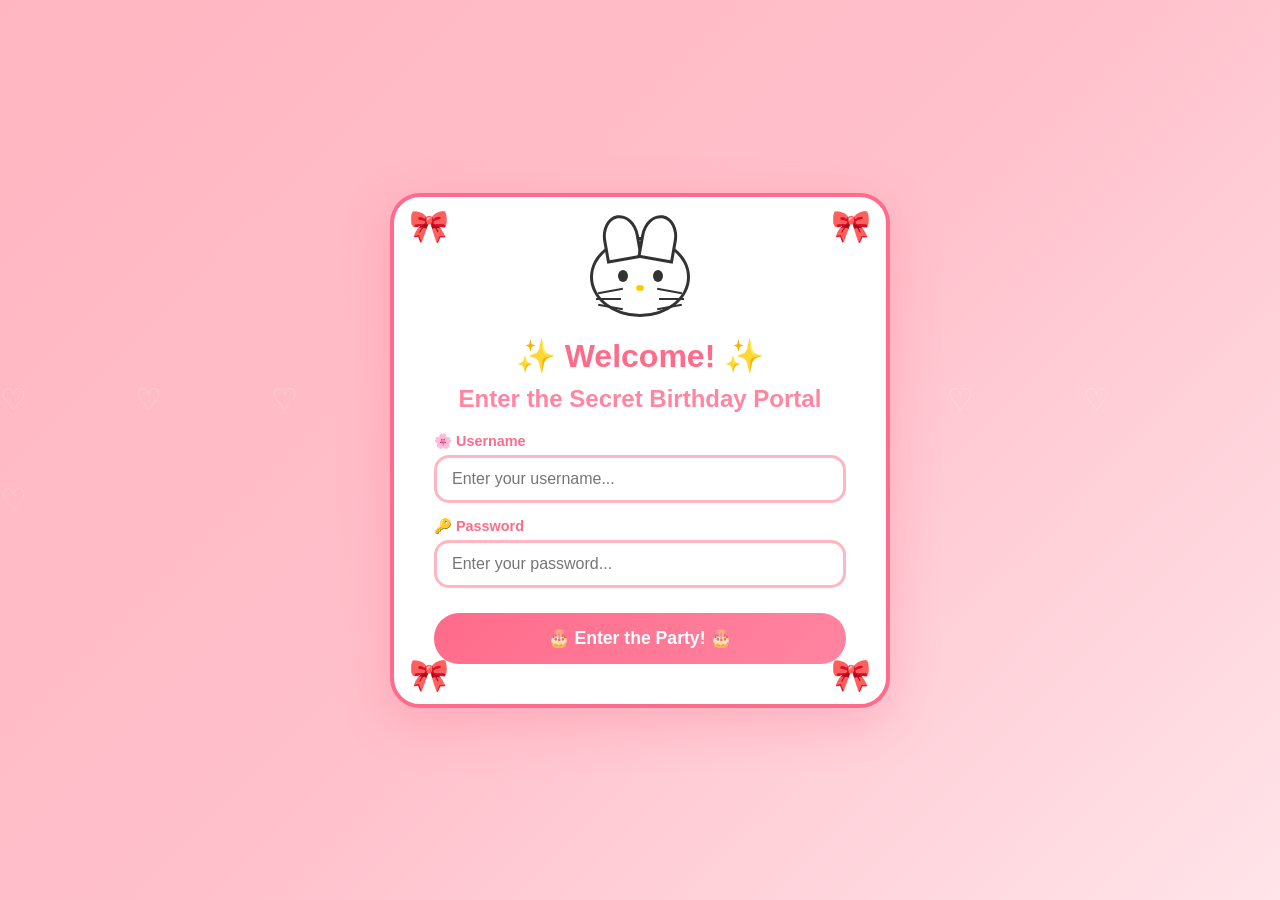
==== page1.html @ 2d25a74a "Add files via upload" ====
<!DOCTYPE html>
<html lang="en">
<head>
    <meta charset="UTF-8">
    <meta name="viewport" content="width=device-width, initial-scale=1.0">
    <title>🎂 Happy Birthday 🎂</title>
    <link rel="stylesheet" href="style.css">
</head>
<body>
    <div class="container">
        <span class="corner-bow top-left">🎀</span>
        <span class="corner-bow top-right">🎀</span>
        <span class="corner-bow bottom-left">🎀</span>
        <span class="corner-bow bottom-right">🎀</span>
        
        <!-- Hello Kitty Face -->
        <div class="kitty-face">
            <div class="kitty-eyes">
                <div class="kitty-eye"></div>
                <div class="kitty-eye"></div>
            </div>
            <div class="kitty-nose"></div>
            <div class="kitty-whiskers">
                <div class="whisker"></div>
                <div class="whisker"></div>
                <div class="whisker"></div>
                <div class="whisker"></div>
                <div class="whisker"></div>
                <div class="whisker"></div>
            </div>
            <div class="kitty-bow">
                <div class="bow-loop"></div>
                <div class="bow-loop"></div>
                <div class="bow-center"></div>
            </div>
        </div>
        
        <div class="birthday-content">
            <div class="sparkles">✨🌟💖🌟✨</div>
            <h1>Happiest Birthdayyy</h1>
            <p class="birthday-name">🎀 To My Cutie 🎀</p>
            <div class="cake-emoji">🎂</div>
            
            <div class="message-box">
                <p>
                    Hey My Cutie 🌸<br><br>
                    HEYYYYYYY MERI RASMALAI HAPPIEST BIRTHDAY TO MY ONE AND ONLY FAVOURITE GIRL AARSHI YOU DONT KNOW HOW HAPPY I AM TODAY YOU REALLY DESERVE EVERY HAPPINESS IN THIS WORLD THANKS FOR MAKING ME SMILE,LAUGH, HAPPY FROM INSIDE OUT THANK YOU FOR MAKING ME FEEL LIKE HOME YOU LITERALLY CAME IN MY LIFE AT MOST RANDOM TIME OF MY LIFE AND BECAME MY FAVORITE PERSON IM NO TIME IM SOO GRATEFUL FOR YOU I ALSO DONT BELIEVE IN GOD BUT FOR YOU IM LITERALLY PRAYING TO GOD THAT PLEASE KEEP HER SAFE AND GIVE HER HAPPINESS SHE DESERVES I HOPE YOU ACHIEVE YOUR EACH AND EVERY GOALS ILL ALWAYS BE CHEERING FOR YOU I WISH I WAS THERE TO CELEBRATE WITH YOU I CAN'T EVEN GIVE YOU A GIFT THIS WAY AND ITS SOO FRUSTRATING BUT ANYWAYS HAPPIEST BIRTHDAY FROM YOUR NUMBER ONE FAN TO MY STAR MY HAPPINESS AND MY FLEX LITERALLY THANKS FOR EXISTING 💓💓💓💓💓
                </p>
            </div>
            
            <div class="sparkles">🎁🎊🎀🎊🎁</div>
            
            <div class="nav-buttons">
                <a href="page2.html" class="nav-btn">More Birthday Wishes! →</a>
            </div>
        </div>
    </div>

    <!-- Confetti -->
    <script>
        // Check authentication
        if (sessionStorage.getItem('authenticated') !== 'true') {
            window.location.href = 'index.html';
        }
        
        // Create confetti
        const confettiEmojis = ['🎀', '💖', '🌸', '✨', '🎂', '🎁', '🎈', '🎉'];
        
        function createConfetti() {
            const confetti = document.createElement('div');
            confetti.className = 'confetti';
            confetti.textContent = confettiEmojis[Math.floor(Math.random() * confettiEmojis.length)];
            confetti.style.left = Math.random() * 100 + 'vw';
            confetti.style.animationDuration = (Math.random() * 2 + 2) + 's';
            document.body.appendChild(confetti);
            
            setTimeout(() => confetti.remove(), 4000);
        }
        
        setInterval(createConfetti, 300);
    </script>
</body>
</html>
---- style.css ----
@import url('[fonts.googleapis.com](https://fonts.googleapis.com/css2?family=Quicksand:wght@400;500;600;700&display=swap)');

* {
    margin: 0;
    padding: 0;
    box-sizing: border-box;
}

body {
    font-family: 'Quicksand', sans-serif;
    min-height: 100vh;
    background: linear-gradient(135deg, #ffb6c1 0%, #ffc0cb 50%, #ffe4e9 100%);
    display: flex;
    justify-content: center;
    align-items: center;
    padding: 20px;
    position: relative;
    overflow-x: hidden;
}

/* Floating hearts background */
body::before {
    content: '♡ ♡ ♡ ♡ ♡ ♡ ♡ ♡ ♡ ♡';
    position: fixed;
    top: 0;
    left: 0;
    width: 100%;
    height: 100%;
    font-size: 30px;
    color: rgba(255, 255, 255, 0.3);
    display: flex;
    flex-wrap: wrap;
    justify-content: space-around;
    align-content: space-around;
    pointer-events: none;
    z-index: -1;
    letter-spacing: 50px;
    line-height: 100px;
}

/* Main container */
.container {
    background: white;
    border-radius: 30px;
    padding: 40px;
    box-shadow: 0 15px 50px rgba(255, 105, 135, 0.3);
    text-align: center;
    max-width: 500px;
    width: 100%;
    border: 4px solid #ff6b8a;
    position: relative;
}

/* Hello Kitty face decoration */
.kitty-face {
    width: 100px;
    height: 80px;
    background: white;
    border-radius: 50%;
    position: relative;
    margin: 0 auto 20px;
    border: 3px solid #333;
}

.kitty-face::before,
.kitty-face::after {
    content: '';
    position: absolute;
    width: 30px;
    height: 40px;
    background: white;
    border: 3px solid #333;
    top: -25px;
}

.kitty-face::before {
    left: 10px;
    border-radius: 50% 50% 0 0;
    transform: rotate(-10deg);
}

.kitty-face::after {
    right: 10px;
    border-radius: 50% 50% 0 0;
    transform: rotate(10deg);
}

.kitty-eyes {
    position: absolute;
    top: 30px;
    width: 100%;
    display: flex;
    justify-content: center;
    gap: 25px;
}

.kitty-eye {
    width: 10px;
    height: 12px;
    background: #333;
    border-radius: 50%;
}

.kitty-nose {
    position: absolute;
    top: 45px;
    left: 50%;
    transform: translateX(-50%);
    width: 8px;
    height: 6px;
    background: #ffcc00;
    border-radius: 50%;
}

.kitty-whiskers {
    position: absolute;
    top: 50px;
    width: 100%;
}

.whisker {
    position: absolute;
    width: 25px;
    height: 2px;
    background: #333;
}

.whisker:nth-child(1) { left: 5px; top: 0; transform: rotate(-10deg); }
.whisker:nth-child(2) { left: 3px; top: 8px; transform: rotate(0deg); }
.whisker:nth-child(3) { left: 5px; top: 16px; transform: rotate(10deg); }
.whisker:nth-child(4) { right: 5px; top: 0; transform: rotate(10deg); }
.whisker:nth-child(5) { right: 3px; top: 8px; transform: rotate(0deg); }
.whisker:nth-child(6) { right: 5px; top: 16px; transform: rotate(-10deg); }

.kitty-bow {
    position: absolute;
    top: -15px;
    right: 5px;
    width: 30px;
    height: 20px;
}

.bow-loop {
    width: 15px;
    height: 15px;
    background: #ff6b8a;
    border-radius: 50%;
    position: absolute;
}

.bow-loop:first-child { left: 0; }
.bow-loop:last-child { right: 0; }

.bow-center {
    position: absolute;
    width: 8px;
    height: 8px;
    background: #ff6b8a;
    border-radius: 50%;
    left: 50%;
    top: 50%;
    transform: translate(-50%, -50%);
}

/* Typography */
h1 {
    color: #ff6b8a;
    font-size: 2rem;
    margin-bottom: 10px;
    font-weight: 700;
}

h2 {
    color: #ff85a2;
    font-size: 1.5rem;
    margin-bottom: 20px;
    font-weight: 600;
}

/* Login form */
.login-form {
    display: flex;
    flex-direction: column;
    gap: 15px;
    margin-top: 20px;
}

.input-group {
    text-align: left;
}

.input-group label {
    display: block;
    color: #ff6b8a;
    font-weight: 600;
    margin-bottom: 5px;
    font-size: 0.9rem;
}

.input-group input {
    width: 100%;
    padding: 12px 15px;
    border: 3px solid #ffb6c1;
    border-radius: 15px;
    font-size: 1rem;
    font-family: 'Quicksand', sans-serif;
    transition: border-color 0.3s, box-shadow 0.3s;
}

.input-group input:focus {
    outline: none;
    border-color: #ff6b8a;
    box-shadow: 0 0 10px rgba(255, 107, 138, 0.3);
}

.login-btn, .nav-btn {
    background: linear-gradient(135deg, #ff6b8a 0%, #ff85a2 100%);
    color: white;
    border: none;
    padding: 15px 30px;
    border-radius: 25px;
    font-size: 1.1rem;
    font-weight: 600;
    cursor: pointer;
    transition: transform 0.3s, box-shadow 0.3s;
    font-family: 'Quicksand', sans-serif;
    margin-top: 10px;
    text-decoration: none;
    display: inline-block;
}

.login-btn:hover, .nav-btn:hover {
    transform: translateY(-3px);
    box-shadow: 0 10px 30px rgba(255, 107, 138, 0.4);
}

.error-msg {
    color: #ff4757;
    font-weight: 600;
    margin-top: 10px;
    display: none;
}

/* Birthday pages */
.birthday-content {
    padding: 20px 0;
}

.message-box {
    background: linear-gradient(135deg, #fff5f7 0%, #ffe4e9 100%);
    border: 3px dashed #ff6b8a;
    border-radius: 20px;
    padding: 25px;
    margin: 20px 0;
    position: relative;
}

.message-box p {
    color: #e75480;
    font-size: 1.1rem;
    line-height: 1.8;
}

.sparkles {
    font-size: 1.5rem;
    margin: 15px 0;
}

.cake-emoji {
    font-size: 4rem;
    margin: 20px 0;
    animation: bounce 1s infinite;
}

@keyframes bounce {
    0%, 100% { transform: translateY(0); }
    50% { transform: translateY(-10px); }
}

.nav-buttons {
    display: flex;
    gap: 15px;
    justify-content: center;
    flex-wrap: wrap;
    margin-top: 25px;
}

.confetti {
    position: fixed;
    font-size: 1.5rem;
    animation: fall 3s linear infinite;
    pointer-events: none;
}

@keyframes fall {
    0% { transform: translateY(-100vh) rotate(0deg); opacity: 1; }
    100% { transform: translateY(100vh) rotate(720deg); opacity: 0; }
}

/* Decorative bows */
.corner-bow {
    position: absolute;
    font-size: 2rem;
}

.corner-bow.top-left { top: 10px; left: 15px; }
.corner-bow.top-right { top: 10px; right: 15px; }
.corner-bow.bottom-left { bottom: 10px; left: 15px; }
.corner-bow.bottom-right { bottom: 10px; right: 15px; }

/* Birthday name */
.birthday-name {
    color: #ff6b8a;
    font-size: 2.5rem;
    font-weight: 700;
    text-shadow: 2px 2px 0 #ffb6c1;
    margin: 10px 0;
}

.subtitle {
    color: #ff85a2;
    font-size: 1.2rem;
    margin-bottom: 20px;
}
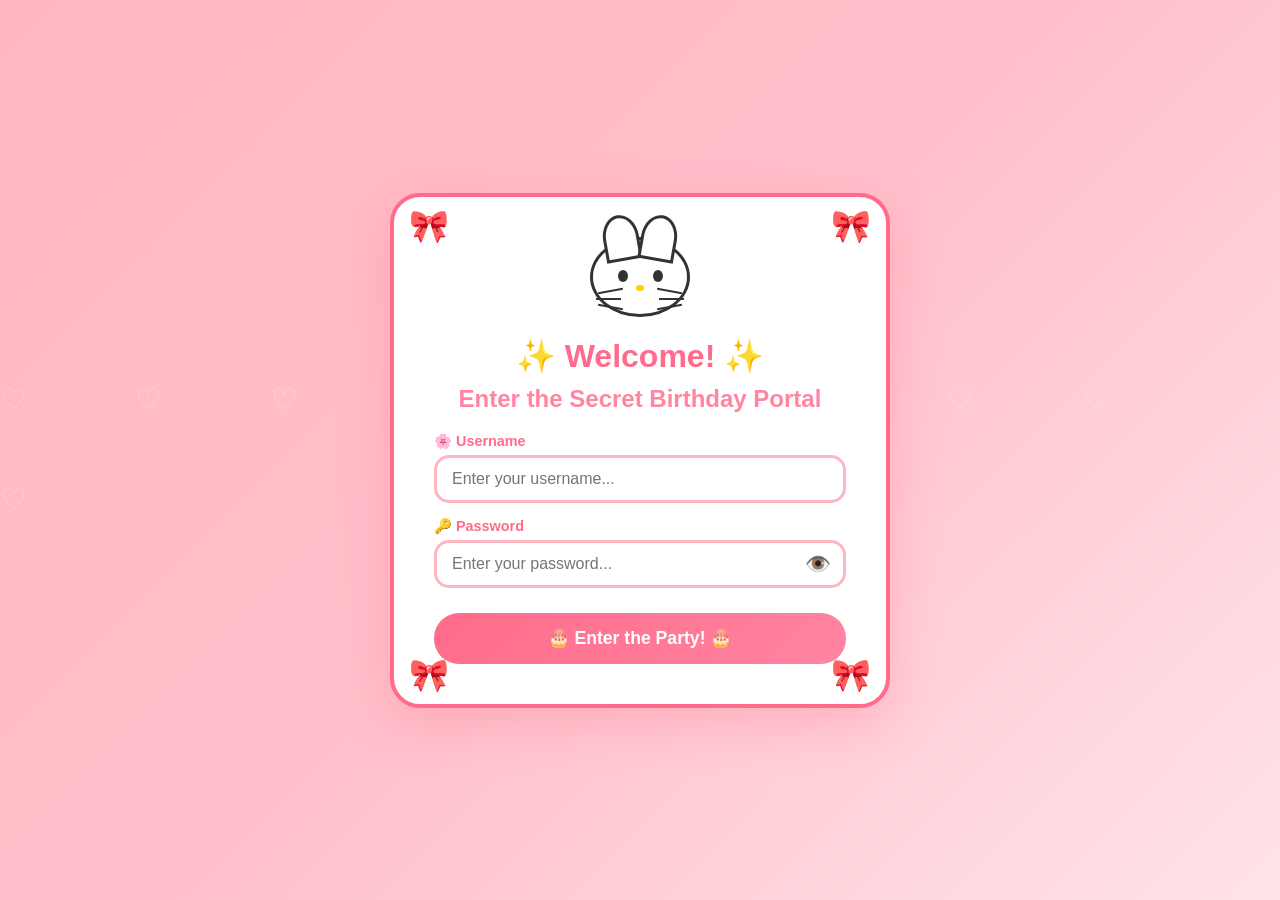
==== commit 6e5bcb77: "Add files via upload" ====
--- a/page1.html
+++ b/page1.html
@@ -6,7 +6,7 @@
     <title>🎂 Happy Birthday 🎂</title>
     <link rel="stylesheet" href="style.css">
 </head>
-<body>
+<body class="cat-bg">
     <div class="container">
         <span class="corner-bow top-left">🎀</span>
         <span class="corner-bow top-right">🎀</span>
@@ -63,6 +63,37 @@
             window.location.href = 'index.html';
         }
         
+        // Create random heading background with images
+        function createHelloKittyBackground() {
+            const images = ['h1.jpeg', 'h2.jpeg', 's3.jpeg', 's4.jpeg', 's5.jpeg'];
+            
+            for (let i = 0; i < 20; i++) {
+                const img = document.createElement('img');
+                img.src = images[Math.floor(Math.random() * images.length)];
+                img.className = 'hello-kitty-bg';
+                
+                const x = Math.random() * 100;
+                const y = Math.random() * 100;
+                const rotation = Math.random() * 360;
+                const size = Math.random() * 60 + 50;
+                
+                img.style.position = 'fixed';
+                img.style.left = x + '%';
+                img.style.top = y + '%';
+                img.style.transform = `translate(-50%, -50%) rotate(${rotation}deg)`;
+                img.style.width = size + 'px';
+                img.style.height = size + 'px';
+                img.style.opacity = '0.3';
+                img.style.pointerEvents = 'none';
+                img.style.zIndex = '-1';
+                img.style.objectFit = 'contain';
+                
+                document.body.appendChild(img);
+            }
+        }
+        
+        createHelloKittyBackground();
+        
         // Create confetti
         const confettiEmojis = ['🎀', '💖', '🌸', '✨', '🎂', '🎁', '🎈', '🎉'];
         
--- a/style.css
+++ b/style.css
@@ -36,6 +36,27 @@
     z-index: -1;
     letter-spacing: 50px;
     line-height: 100px;
+}
+
+/* Small cats background for birthday pages */
+body.cat-bg::before {
+    content: '';
+    position: fixed;
+    top: 0;
+    left: 0;
+    width: 100%;
+    height: 100%;
+    pointer-events: none;
+    z-index: -1;
+}
+
+/* Hello Kitty background */
+.hello-kitty-bg {
+    position: fixed;
+    font-size: 80px;
+    opacity: 0.4;
+    pointer-events: none;
+    z-index: -1;
 }
 
 /* Main container */
@@ -211,6 +232,35 @@
     outline: none;
     border-color: #ff6b8a;
     box-shadow: 0 0 10px rgba(255, 107, 138, 0.3);
+}
+
+.password-wrapper {
+    position: relative;
+    display: flex;
+    align-items: center;
+}
+
+.password-wrapper input {
+    flex: 1;
+    padding-right: 45px;
+}
+
+.eye-button {
+    position: absolute;
+    right: 10px;
+    background: none;
+    border: none;
+    font-size: 1.3rem;
+    cursor: pointer;
+    padding: 5px;
+    display: flex;
+    align-items: center;
+    justify-content: center;
+    transition: transform 0.2s;
+}
+
+.eye-button:hover {
+    transform: scale(1.2);
 }
 
 .login-btn, .nav-btn {
